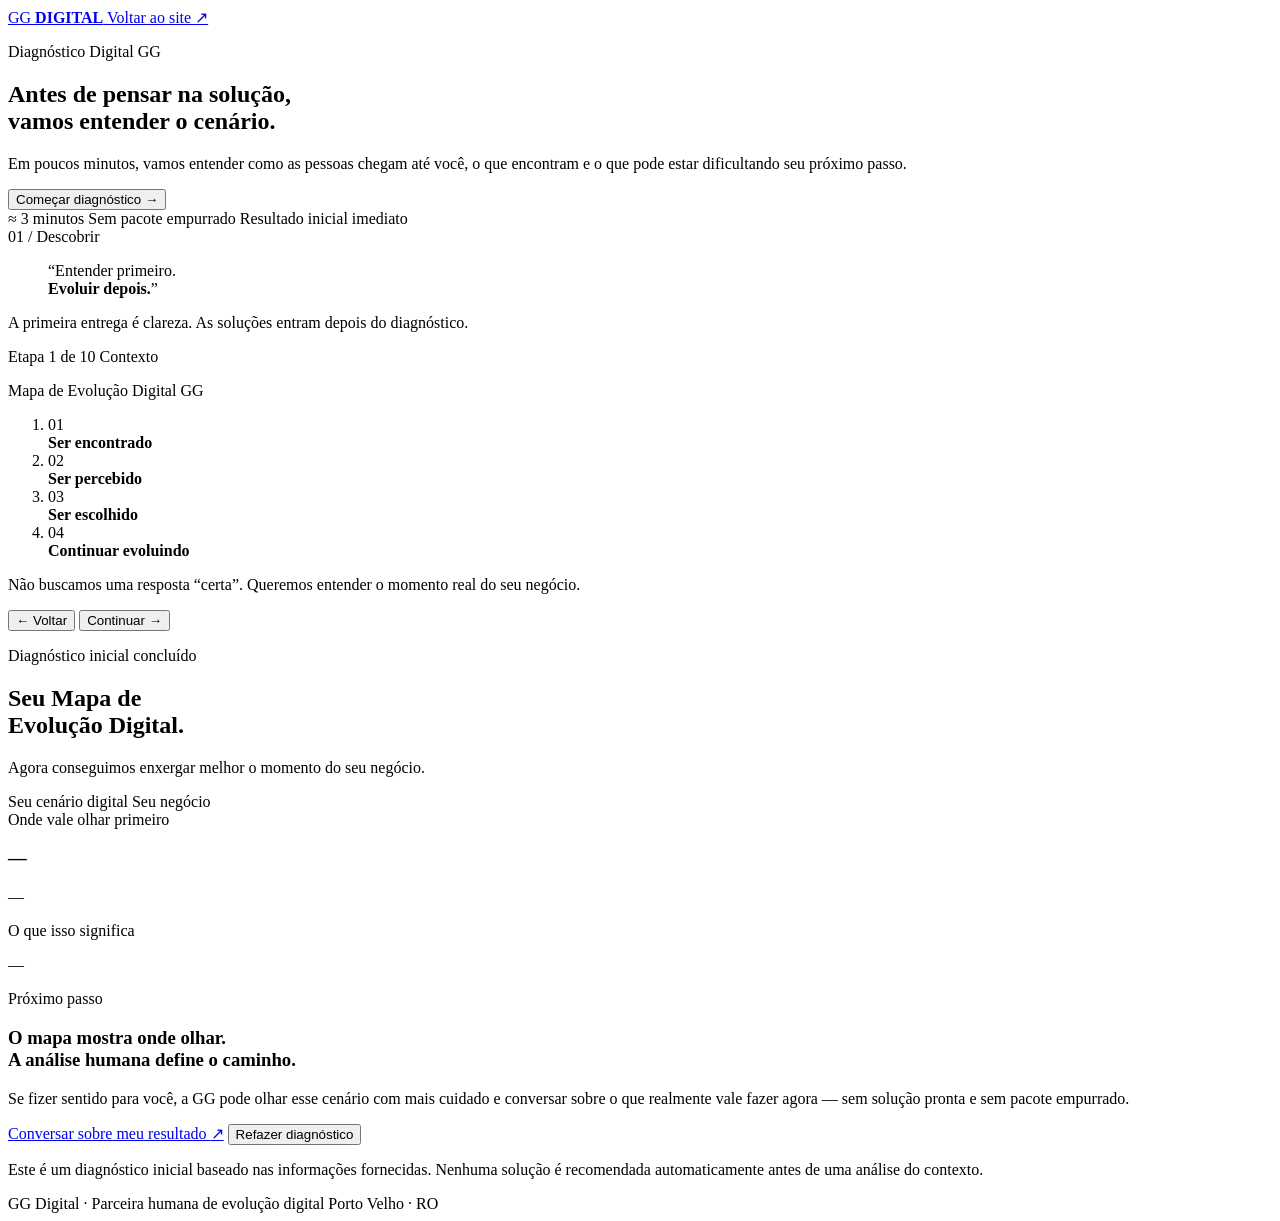
==== diagnostico/index.html @ b88de2d0 "Publica Diagnóstico Digital GG" ====
<!DOCTYPE html>
<html lang="pt-BR">
<head>
  <meta charset="UTF-8">
  <meta name="viewport" content="width=device-width, initial-scale=1.0">
  <title>Diagnóstico Digital GG — Entender primeiro. Evoluir depois.</title>
  <meta name="description" content="Entenda como seu trabalho ou negócio está sendo encontrado, percebido, escolhido e preparado para continuar evoluindo no digital.">
  <meta name="robots" content="noindex, follow">
  <meta name="theme-color" content="#0B0B0F">

  <link rel="preconnect" href="https://fonts.googleapis.com">
  <link rel="preconnect" href="https://fonts.gstatic.com" crossorigin>
  <link href="https://fonts.googleapis.com/css2?family=Inter:wght@400;500;600&family=Sora:wght@400;500;600;700&display=swap" rel="stylesheet">
  <link rel="stylesheet" href="./styles.css">
</head>
<body>
  <header class="site-header">
    <div class="shell header-inner">
      <a class="brand" href="/" aria-label="GG Digital — voltar ao site">
        <img src="../images/logo.png" alt="" onerror="this.style.display='none'">
        <span>GG <strong>DIGITAL</strong></span>
      </a>
      <a class="back-site" href="/">Voltar ao site <span aria-hidden="true">↗</span></a>
    </div>
  </header>

  <main>
    <section class="intro screen is-active" id="intro" aria-labelledby="intro-title">
      <div class="orb orb-one" aria-hidden="true"></div>
      <div class="orb orb-two" aria-hidden="true"></div>
      <div class="shell intro-grid">
        <div class="intro-copy">
          <p class="eyebrow">Diagnóstico Digital GG</p>
          <h1 id="intro-title">Antes de pensar na solução,<br><span>vamos entender o cenário.</span></h1>
          <p class="intro-lead">Em poucos minutos, vamos entender como as pessoas chegam até você, o que encontram e o que pode estar dificultando seu próximo passo.</p>

          <div class="intro-actions">
            <button class="button button-primary" id="startBtn" type="button">Começar diagnóstico <span aria-hidden="true">→</span></button>
            <div class="intro-meta" aria-label="Informações sobre o diagnóstico">
              <span>≈ 3 minutos</span>
              <span>Sem pacote empurrado</span>
              <span>Resultado inicial imediato</span>
            </div>
          </div>
        </div>

        <aside class="principle-card" aria-label="Princípio do Diagnóstico GG">
          <div class="principle-index">01 / Descobrir</div>
          <div class="principle-mark" aria-hidden="true">
            <span></span><span></span><span></span><span></span>
          </div>
          <blockquote>“Entender primeiro.<br><strong>Evoluir depois.</strong>”</blockquote>
          <p>A primeira entrega é clareza. As soluções entram depois do diagnóstico.</p>
        </aside>
      </div>
    </section>

    <section class="diagnostic screen" id="diagnostic" aria-labelledby="questionTitle">
      <div class="shell diagnostic-shell">
        <div class="progress-wrap" aria-label="Progresso do diagnóstico">
          <div class="progress-copy">
            <span id="progressLabel">Etapa 1 de 10</span>
            <span id="progressContext">Contexto</span>
          </div>
          <div class="progress-track" aria-hidden="true"><span id="progressBar"></span></div>
        </div>

        <div class="diagnostic-grid">
          <aside class="axis-rail" aria-label="Mapa de Evolução Digital GG">
            <p class="rail-kicker">Mapa de Evolução Digital GG</p>
            <ol>
              <li data-axis="found"><span>01</span><div><b>Ser encontrado</b></div></li>
              <li data-axis="perceived"><span>02</span><div><b>Ser percebido</b></div></li>
              <li data-axis="chosen"><span>03</span><div><b>Ser escolhido</b></div></li>
              <li data-axis="evolve"><span>04</span><div><b>Continuar evoluindo</b></div></li>
            </ol>
            <p class="rail-note">Não buscamos uma resposta “certa”. Queremos entender o momento real do seu negócio.</p>
          </aside>

          <div class="question-panel">
            <form id="diagnosticForm" novalidate>
              <div id="questionMount" aria-live="polite"></div>

              <div class="form-error" id="formError" role="alert" aria-live="assertive"></div>

              <div class="question-actions">
                <button class="button button-ghost" id="prevBtn" type="button">← Voltar</button>
                <button class="button button-primary" id="nextBtn" type="button">Continuar <span aria-hidden="true">→</span></button>
              </div>
            </form>
          </div>
        </div>
      </div>
    </section>

    <section class="result screen" id="result" aria-labelledby="resultTitle">
      <div class="shell result-shell">
        <div class="result-heading">
          <p class="eyebrow">Diagnóstico inicial concluído</p>
          <h2 id="resultTitle">Seu Mapa de<br><span>Evolução Digital.</span></h2>
          <p id="resultLead">Agora conseguimos enxergar melhor o momento do seu negócio.</p>
        </div>

        <div class="result-grid">
          <div class="map-card">
            <div class="map-header">
              <span>Seu cenário digital</span>
              <span id="resultBusiness">Seu negócio</span>
            </div>
            <div id="axisResults" class="axis-results"></div>
          </div>

          <div class="insight-card">
            <span class="insight-label">Onde vale olhar primeiro</span>
            <h3 id="primaryGapTitle">—</h3>
            <p id="primaryGapText">—</p>
            <div class="insight-divider"></div>
            <span class="insight-label">O que isso significa</span>
            <p id="meaningText">—</p>
          </div>
        </div>

        <div class="human-next">
          <div>
            <p class="eyebrow eyebrow-light">Próximo passo</p>
            <h3>O mapa mostra onde olhar.<br><span>A análise humana define o caminho.</span></h3>
            <p>Se fizer sentido para você, a GG pode olhar esse cenário com mais cuidado e conversar sobre o que realmente vale fazer agora — sem solução pronta e sem pacote empurrado.</p>
          </div>
          <div class="next-actions">
            <a class="button button-light" id="whatsappCta" href="#" target="_blank" rel="noopener">Conversar sobre meu resultado <span aria-hidden="true">↗</span></a>
            <button class="button button-quiet-light" id="restartBtn" type="button">Refazer diagnóstico</button>
          </div>
        </div>

        <p class="result-note">Este é um diagnóstico inicial baseado nas informações fornecidas. Nenhuma solução é recomendada automaticamente antes de uma análise do contexto.</p>
      </div>
    </section>
  </main>

  <footer class="site-footer">
    <div class="shell footer-inner">
      <span>GG Digital · Parceira humana de evolução digital</span>
      <span>Porto Velho · RO</span>
    </div>
  </footer>

  <script src="https://cdn.jsdelivr.net/npm/@supabase/supabase-js@2.112.2/dist/umd/supabase.js"></script>
  <script src="./config.js"></script>
  <script src="./app.js"></script>
</body>
</html>
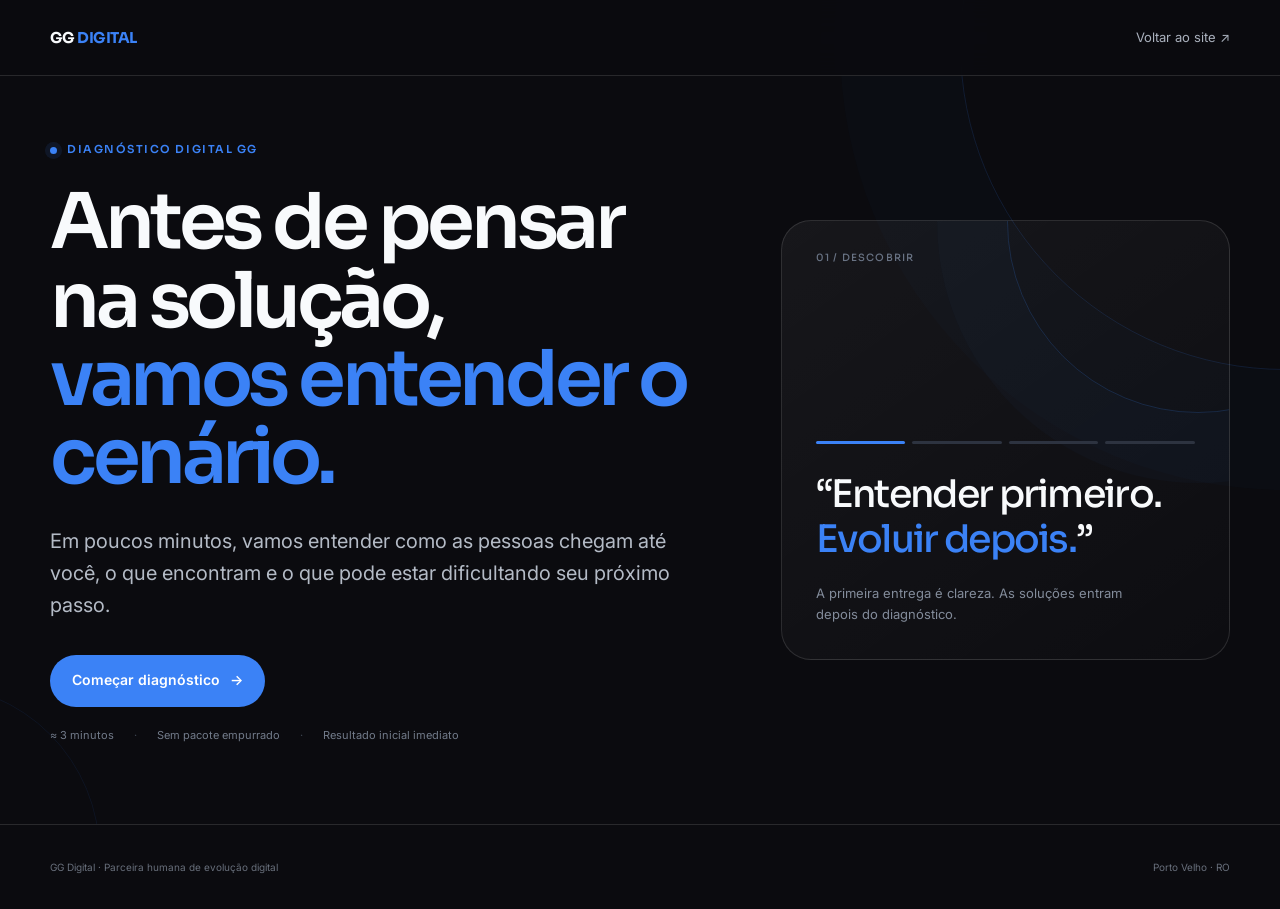
==== commit c8f59b87: "Corrige caminhos dos assets do diagnóstico" ====
--- a/diagnostico/index.html
+++ b/diagnostico/index.html
@@ -11,13 +11,13 @@
   <link rel="preconnect" href="https://fonts.googleapis.com">
   <link rel="preconnect" href="https://fonts.gstatic.com" crossorigin>
   <link href="https://fonts.googleapis.com/css2?family=Inter:wght@400;500;600&family=Sora:wght@400;500;600;700&display=swap" rel="stylesheet">
-  <link rel="stylesheet" href="./styles.css">
+  <link rel="stylesheet" href="/diagnostico/styles.css">
 </head>
 <body>
   <header class="site-header">
     <div class="shell header-inner">
       <a class="brand" href="/" aria-label="GG Digital — voltar ao site">
-        <img src="../images/logo.png" alt="" onerror="this.style.display='none'">
+        <img src="/images/logo.png" alt="" onerror="this.style.display='none'">
         <span>GG <strong>DIGITAL</strong></span>
       </a>
       <a class="back-site" href="/">Voltar ao site <span aria-hidden="true">↗</span></a>
@@ -145,7 +145,7 @@
   </footer>
 
   <script src="https://cdn.jsdelivr.net/npm/@supabase/supabase-js@2.112.2/dist/umd/supabase.js"></script>
-  <script src="./config.js"></script>
-  <script src="./app.js"></script>
+  <script src="/diagnostico/config.js"></script>
+  <script src="/diagnostico/app.js"></script>
 </body>
 </html>
--- a/diagnostico/styles.css
+++ b/diagnostico/styles.css
@@ -0,0 +1,276 @@
+:root {
+  --blue: #3B82F6;
+  --blue-strong: #2674F3;
+  --ink: #0B0B0F;
+  --ink-2: #111118;
+  --ink-3: #17171F;
+  --paper: #F8FAFC;
+  --paper-2: #EEF2F7;
+  --muted: #AAB1BD;
+  --muted-dark: #626B7A;
+  --line: rgba(248,250,252,.12);
+  --line-light: rgba(11,11,15,.10);
+  --blue-soft: rgba(59,130,246,.12);
+  --radius: 24px;
+  --radius-sm: 15px;
+  --max: 1180px;
+  --ease: cubic-bezier(.2,.8,.2,1);
+}
+
+* { box-sizing: border-box; margin: 0; padding: 0; }
+html { scroll-behavior: smooth; }
+body {
+  min-height: 100vh;
+  background: var(--ink);
+  color: var(--paper);
+  font-family: "Inter", sans-serif;
+  line-height: 1.6;
+  -webkit-font-smoothing: antialiased;
+}
+button, input, textarea { font: inherit; }
+button { color: inherit; }
+a { color: inherit; text-decoration: none; }
+img { display: block; max-width: 100%; }
+.shell { width: min(var(--max), calc(100% - 48px)); margin: 0 auto; }
+
+.site-header {
+  height: 76px;
+  border-bottom: 1px solid var(--line);
+  background: rgba(11,11,15,.88);
+  backdrop-filter: blur(18px);
+  position: fixed;
+  inset: 0 0 auto;
+  z-index: 50;
+}
+.header-inner { height: 100%; display: flex; align-items: center; justify-content: space-between; gap: 24px; }
+.brand { display: inline-flex; align-items: center; gap: 9px; font-family: "Sora", sans-serif; font-size: 15px; font-weight: 700; letter-spacing: -.035em; }
+.brand img { width: 32px; height: 32px; object-fit: contain; }
+.brand strong { color: var(--blue); }
+.back-site { color: #AAB1BD; font-size: 13px; transition: color .2s ease; }
+.back-site:hover { color: #fff; }
+
+.screen { display: none; min-height: calc(100svh - 76px); padding: 128px 0 72px; }
+.screen.is-active { display: block; animation: screenIn .45s var(--ease) both; }
+@keyframes screenIn { from { opacity: 0; transform: translateY(8px); } to { opacity: 1; transform: none; } }
+
+.eyebrow {
+  display: inline-flex;
+  align-items: center;
+  gap: 10px;
+  color: var(--blue);
+  font-family: "Sora", sans-serif;
+  font-size: 11px;
+  font-weight: 600;
+  letter-spacing: .14em;
+  text-transform: uppercase;
+}
+.eyebrow::before { content: ""; width: 7px; height: 7px; border-radius: 50%; background: currentColor; box-shadow: 0 0 0 5px rgba(59,130,246,.10); }
+
+.button {
+  min-height: 52px;
+  border: 0;
+  border-radius: 999px;
+  padding: 0 22px;
+  display: inline-flex;
+  align-items: center;
+  justify-content: center;
+  gap: 10px;
+  cursor: pointer;
+  font-size: 14px;
+  font-weight: 600;
+  transition: transform .22s var(--ease), background .22s var(--ease), border-color .22s var(--ease), opacity .22s var(--ease);
+}
+.button:hover { transform: translateY(-1px); }
+.button:focus-visible, .choice:focus-visible, input:focus-visible, textarea:focus-visible { outline: 3px solid rgba(59,130,246,.42); outline-offset: 3px; }
+.button-primary { background: var(--blue); color: #fff; }
+.button-primary:hover { background: var(--blue-strong); }
+.button-primary:disabled { opacity: .38; cursor: not-allowed; transform: none; }
+.button-ghost { background: transparent; border: 1px solid var(--line); color: #C1C6CF; }
+.button-light { background: var(--paper); color: var(--ink); }
+.button-quiet-light { background: transparent; border: 1px solid rgba(255,255,255,.28); color: #fff; }
+
+/* Intro */
+.intro { position: relative; overflow: hidden; display: none; align-items: center; }
+.intro.is-active { display: flex; }
+.intro-grid { display: grid; grid-template-columns: 1.18fr .82fr; gap: 84px; align-items: center; }
+.intro-copy { position: relative; z-index: 2; }
+.intro h1 {
+  max-width: 830px;
+  margin: 22px 0 28px;
+  font-family: "Sora", sans-serif;
+  font-size: clamp(45px, 6vw, 78px);
+  font-weight: 600;
+  line-height: 1.02;
+  letter-spacing: -.058em;
+}
+.intro h1 span { color: var(--blue); }
+.intro-lead { max-width: 690px; color: #B4BBC6; font-size: clamp(17px, 2vw, 20px); }
+.intro-actions { margin-top: 34px; display: flex; flex-direction: column; align-items: flex-start; gap: 20px; }
+.intro-meta { display: flex; flex-wrap: wrap; gap: 8px 20px; color: #727B8A; font-size: 11px; }
+.intro-meta span:not(:last-child)::after { content: "·"; margin-left: 20px; color: #3D4551; }
+
+.principle-card {
+  min-height: 440px;
+  border: 1px solid var(--line);
+  border-radius: 30px;
+  padding: 34px;
+  background: linear-gradient(145deg, rgba(255,255,255,.05), rgba(255,255,255,.012));
+  position: relative;
+  display: flex;
+  flex-direction: column;
+  justify-content: flex-end;
+  overflow: hidden;
+}
+.principle-card::after { content: ""; position: absolute; width: 380px; height: 380px; border: 1px solid rgba(59,130,246,.2); border-radius: 50%; top: -190px; right: -160px; box-shadow: 0 0 0 70px rgba(59,130,246,.025); }
+.principle-index { position: absolute; top: 30px; left: 34px; color: #697384; font: 500 10px "Sora"; letter-spacing: .12em; text-transform: uppercase; }
+.principle-mark { display: grid; grid-template-columns: repeat(4, 1fr); gap: 7px; width: 100%; margin-bottom: 28px; position: relative; z-index: 2; }
+.principle-mark span { height: 3px; border-radius: 10px; background: #2D3340; }
+.principle-mark span:first-child { background: var(--blue); }
+.principle-card blockquote { position: relative; z-index: 2; font: 500 clamp(27px, 3vw, 38px)/1.18 "Sora"; letter-spacing: -.045em; }
+.principle-card blockquote strong { color: var(--blue); font-weight: 500; }
+.principle-card p { position: relative; z-index: 2; margin-top: 22px; max-width: 330px; color: #838C9B; font-size: 13px; }
+.orb { position: absolute; border-radius: 50%; pointer-events: none; }
+.orb-one { width: 650px; height: 650px; right: -330px; top: -280px; border: 1px solid rgba(59,130,246,.15); box-shadow: 0 0 0 120px rgba(59,130,246,.018); }
+.orb-two { width: 340px; height: 340px; left: -240px; bottom: -200px; border: 1px solid rgba(59,130,246,.08); }
+
+/* Diagnostic */
+.diagnostic { background: var(--paper); color: var(--ink); }
+.diagnostic-shell { max-width: 1100px; }
+.progress-wrap { margin-bottom: 36px; }
+.progress-copy { display: flex; justify-content: space-between; gap: 20px; margin-bottom: 10px; font-size: 11px; font-weight: 600; color: #6D7582; text-transform: uppercase; letter-spacing: .09em; }
+.progress-copy span:last-child { color: var(--blue); }
+.progress-track { height: 3px; background: #E1E6ED; overflow: hidden; border-radius: 8px; }
+.progress-track span { display: block; height: 100%; width: 10%; background: var(--blue); transition: width .35s var(--ease); }
+.diagnostic-grid { display: grid; grid-template-columns: 260px minmax(0, 1fr); gap: 76px; align-items: start; }
+
+.axis-rail { position: sticky; top: 116px; padding-top: 4px; }
+.rail-kicker { color: #7B8491; font: 600 10px "Sora"; letter-spacing: .1em; text-transform: uppercase; margin-bottom: 24px; }
+.axis-rail ol { list-style: none; display: grid; gap: 4px; }
+.axis-rail li { display: flex; gap: 14px; padding: 13px 12px; border-radius: 12px; color: #9AA2AE; transition: background .25s ease, color .25s ease; }
+.axis-rail li > span { color: #B0B7C2; font: 600 9px "Sora"; padding-top: 4px; }
+.axis-rail li b { display: block; color: #606875; font: 600 12px "Sora"; transition: color .25s ease; }
+.axis-rail li small { display: block; margin-top: 2px; font-size: 10px; color: #A4ABB5; }
+.axis-rail li.is-current { background: var(--blue-soft); color: var(--blue); }
+.axis-rail li.is-current > span, .axis-rail li.is-current b { color: var(--blue); }
+.axis-rail li.is-complete b { color: var(--ink); }
+.rail-note { margin-top: 28px; padding-top: 20px; border-top: 1px solid var(--line-light); color: #8A929D; font-size: 11px; line-height: 1.6; }
+
+.question-panel { min-height: 520px; }
+.question-number { color: var(--blue); font: 600 11px "Sora"; letter-spacing: .1em; text-transform: uppercase; margin-bottom: 12px; }
+.question-title { max-width: 760px; font: 600 clamp(30px, 4vw, 46px)/1.09 "Sora"; letter-spacing: -.05em; }
+.question-help { max-width: 650px; margin-top: 12px; color: #737C89; font-size: 14px; }
+.question-body { margin-top: 30px; }
+.choice-grid { display: grid; grid-template-columns: repeat(2, minmax(0, 1fr)); gap: 12px; }
+.choice {
+  width: 100%; min-height: 76px; padding: 17px 18px;
+  display: flex; align-items: center; gap: 14px; text-align: left;
+  border: 1px solid #D9DEE6; border-radius: var(--radius-sm); background: #fff; color: var(--ink);
+  cursor: pointer; transition: border-color .2s ease, background .2s ease, transform .2s ease, box-shadow .2s ease;
+}
+.choice:hover { border-color: #B8C9E8; transform: translateY(-1px); }
+.choice.is-selected { border-color: var(--blue); background: rgba(59,130,246,.055); box-shadow: 0 0 0 2px rgba(59,130,246,.06); }
+.choice-mark { flex: 0 0 22px; width: 22px; height: 22px; display: grid; place-items: center; border: 1.5px solid #C8CFD9; border-radius: 50%; color: transparent; font-size: 12px; }
+.choice.multi .choice-mark { border-radius: 6px; }
+.choice.is-selected .choice-mark { background: var(--blue); border-color: var(--blue); color: #fff; }
+.choice-copy b { display: block; font: 600 13px "Sora"; letter-spacing: -.02em; }
+.choice-copy small { display: block; margin-top: 3px; color: #7C8592; font-size: 11px; line-height: 1.45; }
+
+.field-grid { display: grid; grid-template-columns: repeat(2, minmax(0, 1fr)); gap: 16px; }
+.field { display: flex; flex-direction: column; gap: 7px; }
+.field.full { grid-column: 1 / -1; }
+.field label { color: #535D6B; font-size: 11px; font-weight: 600; }
+.field input, .field textarea {
+  width: 100%; min-height: 54px; border: 1px solid #D9DEE6; border-radius: 13px; background: #fff; color: var(--ink); padding: 0 15px; outline: 0; transition: border-color .2s, box-shadow .2s;
+}
+.field textarea { min-height: 92px; padding-top: 14px; resize: vertical; }
+.field input:focus, .field textarea:focus { border-color: var(--blue); box-shadow: 0 0 0 3px rgba(59,130,246,.08); }
+.field input::placeholder, .field textarea::placeholder { color: #ABB2BD; }
+.subquestion { margin-top: 28px; }
+.subquestion:first-child { margin-top: 0; }
+.subquestion-title { font: 600 13px "Sora"; margin-bottom: 12px; }
+.consent { margin-top: 18px; display: flex; gap: 10px; align-items: flex-start; color: #737C89; font-size: 11px; line-height: 1.55; }
+.consent input { margin-top: 3px; accent-color: var(--blue); }
+.form-error { min-height: 22px; margin-top: 16px; color: #B42318; font-size: 12px; }
+.question-actions { margin-top: 28px; padding-top: 22px; border-top: 1px solid var(--line-light); display: flex; justify-content: space-between; gap: 12px; }
+
+/* Result */
+.result { background: var(--paper); color: var(--ink); }
+.result-shell { max-width: 1100px; }
+.result-heading { max-width: 800px; }
+.result-heading h2 { margin: 16px 0 18px; font: 600 clamp(42px, 6vw, 68px)/1.02 "Sora"; letter-spacing: -.06em; }
+.result-heading h2 span { color: var(--blue); }
+.result-heading > p:last-child { color: #697280; font-size: 16px; }
+.result-grid { margin-top: 44px; display: grid; grid-template-columns: 1fr 1fr; gap: 18px; align-items: stretch; }
+.map-card, .insight-card { border: 1px solid #DDE2E9; border-radius: 24px; background: #fff; padding: 28px; }
+.map-header { display: flex; align-items: center; justify-content: space-between; gap: 20px; padding-bottom: 18px; border-bottom: 1px solid #E8EBF0; color: #838C98; font: 600 10px "Sora"; text-transform: uppercase; letter-spacing: .1em; }
+.map-header span:last-child { color: var(--ink); max-width: 55%; text-align: right; overflow: hidden; text-overflow: ellipsis; white-space: nowrap; }
+.axis-results { display: grid; gap: 20px; margin-top: 22px; }
+.axis-result-top { display: flex; justify-content: space-between; gap: 18px; align-items: baseline; }
+.axis-result-top b { font: 600 13px "Sora"; }
+.axis-result-top span { color: #7C8592; font-size: 10px; }
+.level-track { display: grid; grid-template-columns: repeat(4, 1fr); gap: 5px; margin-top: 9px; }
+.level-track i { height: 5px; background: #E8EBF0; border-radius: 8px; }
+.level-track i.on { background: var(--blue); }
+.insight-card { background: var(--ink); color: #fff; border-color: var(--ink); }
+.insight-label { color: #7D8796; font: 600 9px "Sora"; text-transform: uppercase; letter-spacing: .12em; }
+.insight-card h3 { margin: 12px 0 14px; color: var(--blue); font: 600 clamp(26px, 3vw, 36px)/1.12 "Sora"; letter-spacing: -.045em; }
+.insight-card p { color: #B9C0CA; font-size: 13px; }
+.insight-divider { height: 1px; background: var(--line); margin: 24px 0; }
+
+.human-next { margin-top: 20px; border-radius: 28px; padding: 38px; background: var(--blue); color: #fff; display: grid; grid-template-columns: 1.35fr .65fr; gap: 48px; align-items: center; position: relative; overflow: hidden; }
+.human-next::after { content: ""; position: absolute; width: 330px; height: 330px; right: -190px; top: -210px; border-radius: 50%; border: 1px solid rgba(255,255,255,.2); box-shadow: 0 0 0 65px rgba(255,255,255,.035); }
+.eyebrow-light { color: #fff; }
+.eyebrow-light::before { box-shadow: 0 0 0 5px rgba(255,255,255,.12); }
+.human-next h3 { margin: 14px 0; max-width: 680px; font: 600 clamp(28px, 4vw, 42px)/1.08 "Sora"; letter-spacing: -.05em; }
+.human-next h3 span { color: rgba(255,255,255,.70); }
+.human-next p:not(.eyebrow) { max-width: 650px; color: rgba(255,255,255,.78); font-size: 13px; }
+.next-actions { position: relative; z-index: 2; display: flex; flex-direction: column; gap: 10px; }
+.result-note { margin: 20px auto 0; max-width: 780px; color: #8B939E; text-align: center; font-size: 10px; }
+
+.site-footer { border-top: 1px solid var(--line); background: var(--ink); }
+.footer-inner { min-height: 84px; display: flex; align-items: center; justify-content: space-between; gap: 18px; color: #686F7B; font-size: 10px; }
+
+@media (max-width: 900px) {
+  .intro-grid, .diagnostic-grid, .result-grid, .human-next { grid-template-columns: 1fr; }
+  .intro-grid { gap: 40px; }
+  .principle-card { min-height: 330px; }
+  .diagnostic-grid { gap: 28px; }
+  .axis-rail { position: static; padding: 0; }
+  .axis-rail ol { grid-template-columns: repeat(4, 1fr); gap: 6px; }
+  .axis-rail li { padding: 10px 8px; gap: 8px; }
+  .axis-rail li small, .rail-note, .rail-kicker { display: none; }
+  .human-next { gap: 28px; }
+}
+
+@media (max-width: 640px) {
+  .shell { width: min(100% - 30px, var(--max)); }
+  .site-header { height: 66px; }
+  .brand img { width: 29px; height: 29px; }
+  .brand { font-size: 13px; }
+  .back-site { font-size: 11px; }
+  .screen { min-height: calc(100svh - 66px); padding: 96px 0 52px; }
+  .intro h1 { font-size: clamp(39px, 12vw, 56px); }
+  .intro-lead { font-size: 16px; }
+  .intro-meta { display: grid; gap: 3px; }
+  .intro-meta span::after { display: none; }
+  .principle-card { min-height: 290px; padding: 25px; border-radius: 22px; }
+  .principle-index { left: 25px; top: 24px; }
+  .choice-grid, .field-grid { grid-template-columns: 1fr; }
+  .field.full { grid-column: auto; }
+  .question-title { font-size: 31px; }
+  .choice { min-height: 68px; }
+  .axis-rail ol { grid-template-columns: repeat(2, 1fr); }
+  .axis-rail li:nth-child(n+3) { display: none; }
+  .axis-rail li.is-current { display: flex; }
+  .question-actions { position: sticky; bottom: 0; background: linear-gradient(to top, var(--paper) 80%, rgba(248,250,252,0)); padding-top: 24px; padding-bottom: 4px; z-index: 5; }
+  .question-actions .button { min-height: 48px; padding-inline: 17px; }
+  .result-heading h2 { font-size: 43px; }
+  .map-card, .insight-card { padding: 22px; }
+  .human-next { padding: 28px 22px; border-radius: 22px; }
+  .next-actions .button { width: 100%; }
+  .footer-inner { flex-direction: column; justify-content: center; text-align: center; padding: 20px 0; }
+}
+
+@media (prefers-reduced-motion: reduce) {
+  *, *::before, *::after { scroll-behavior: auto !important; animation: none !important; transition-duration: .01ms !important; }
+}
